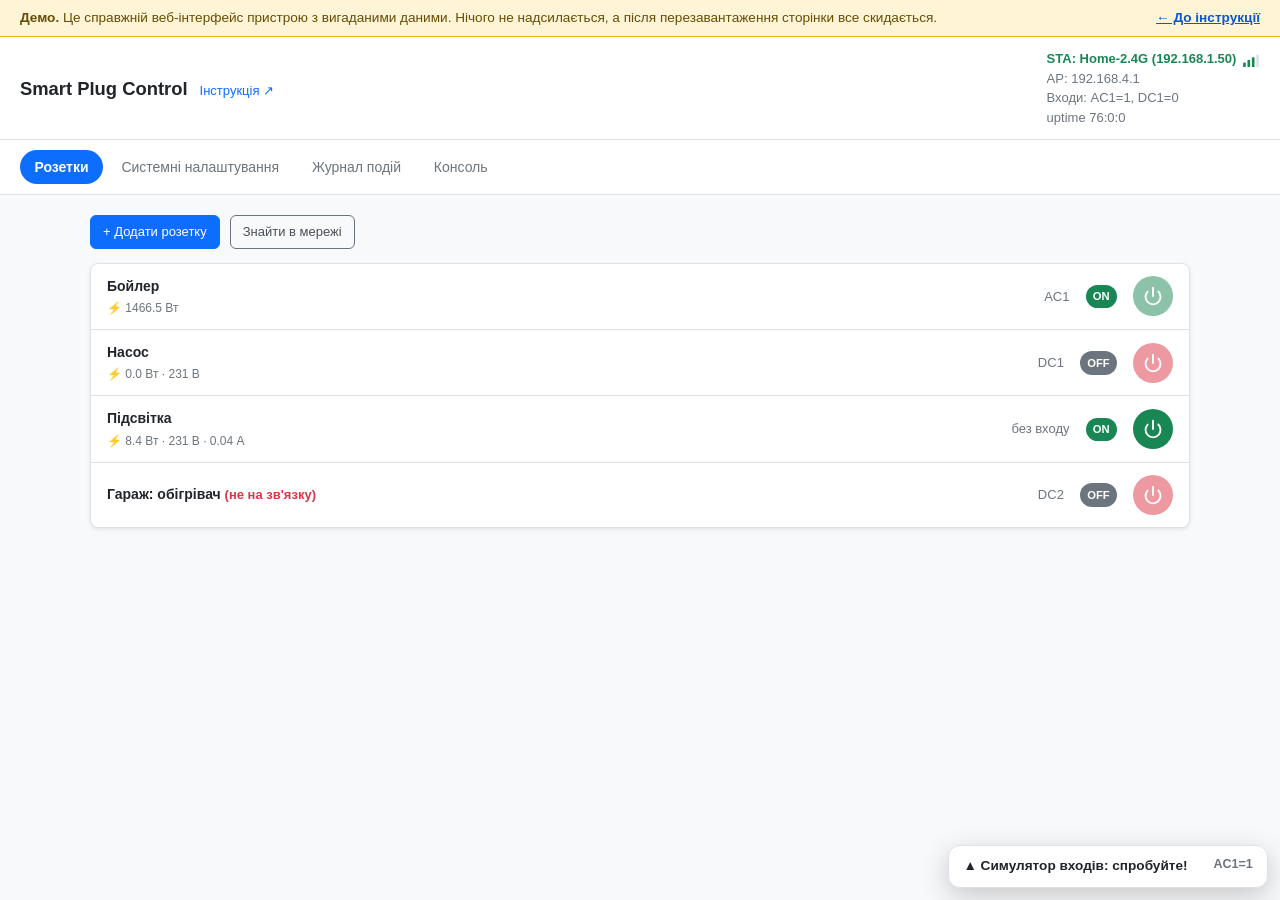
==== demo/index.html @ 7176c1dd "Сайт-інструкція Smart Plug Control і сторінка прошивок Перенесено з docs/ репо коду. Додано: - firmw" ====
<!DOCTYPE html>
<html lang="uk">
<head>
<meta charset="UTF-8">
<meta name="viewport" content="width=device-width, initial-scale=1">
<meta name="robots" content="noindex">
<title>Smart Plug Control</title>
<link rel="icon" type="image/svg+xml" href="favicon.svg">
<link rel="stylesheet" href="style.css">
</head>
<body>
<header>
  <div class="brand">
    <h1>Smart Plug Control</h1>
    <a class="doc-link" href="https://vmexanik.github.io/smart-plug-control/" target="_blank" rel="noopener">Інструкція ↗</a>
  </div>
  <div id="status-bar" class="status-bar">
    <span id="wifi-status-line">завантаження статусу…</span> <br>
    AP: <span id="ap-ip-val">-</span> <br>
    Входи: <span id="inputs-status-line">-</span> <br>
    uptime <span id="uptime-val">-</span>
  </div>
</header>

<nav class="tabs">
  <button class="tab-btn active" data-tab="plugs">Розетки</button>
  <button class="tab-btn" data-tab="settings">Системні налаштування</button>
  <button class="tab-btn" data-tab="log">Журнал подій</button>
  <button class="tab-btn" data-tab="console">Консоль</button>
</nav>

<div id="portal-warn" class="portal-warn hidden">
  Ви відкрили сторінку у вікні входу в мережу (captive portal). Воно не вміє вибирати файли й зберігати завантаження.
  Для прошивки та збереження консолі відкрийте <b id="portal-url"></b> у Safari / Chrome.
</div>

<main>
  <section id="tab-plugs" class="tab-content active">
    <div class="toolbar">
      <button id="btn-add-plug" class="primary">+ Додати розетку</button>
      <button id="btn-scan-network">Знайти в мережі</button>
    </div>
    <div class="device-list" id="plugs-tbody"></div>
  </section>

  <section id="tab-settings" class="tab-content">
    <h2>Вхідні тригери</h2>
    <p class="hint">Оберіть, які тригери використовує пристрій (можна декілька одночасно)</p>
    <div class="inputs-list" id="inputs-tbody"></div>

    <h2>Налаштування входу AC</h2>
    <p class="hint">Вимір напруги та частоти входу АС.</p>
    <div id="ac-mon-status" class="status-block"></div>
    <div class="form-grid">
      <label>Мін. напруга, В
        <input type="number" id="set-acmon-vmin" min="100" max="300" step="1">
      </label>
      <label>Макс. напруга, В
        <input type="number" id="set-acmon-vmax" min="100" max="300" step="1">
      </label>
      <label>Мін. частота, Гц
        <input type="number" id="set-acmon-fmin" min="40" max="65" step="0.1">
      </label>
      <label>Макс. частота, Гц
        <input type="number" id="set-acmon-fmax" min="40" max="65" step="0.1">
      </label>
    </div>

    <h2>Калібрування входу АС</h2>
    <p class="hint">
      Виміряйте напругу на вході мультиметром, введіть значення і натисніть «Відкалібрувати» — пристрій сам підлаштує покази (займає ~2 с). 
      Налаштування застосовується миттєво. Окреме збереження непотрібне.
      Калібрування зберігається й після скидання до заводських налаштувань; щоб прибрати його, натисніть «Скинути».</p>
    <div class="form-grid">
      <label>Напруга за мультиметром, В
        <div class="input-with-btn">
          <input type="number" id="acmon-cal-ref" min="50" max="400" step="0.1" placeholder="напр. 230.0">
          <button type="button" id="btn-ac-calibrate" class="primary">Відкалібрувати</button>
          <button type="button" id="btn-ac-cal-reset">Скинути</button>
        </div>
      </label>
    </div>
    <div id="ac-cal-info" class="hint"></div>
    <span id="ac-cal-result" class="save-result"></span>

    <h2>Wi-Fi</h2>
    <div id="wifi-status" class="status-block"></div>
    <div class="form-grid">
      <label>SSID мережі
        <div class="input-with-btn">
          <input type="text" id="wifi-ssid" maxlength="32" placeholder="Оберіть зі списку або введіть вручну (напр. прихована мережа)">
          <button type="button" id="btn-scan-wifi">Знайти мережі</button>
        </div>
      </label>
      <label>Пароль
        <div class="input-with-btn">
          <input type="password" id="wifi-pass" maxlength="64">
          <button type="button" id="btn-toggle-wifi-pass">Показати</button>
        </div>
      </label>
    </div>
    <button id="btn-save-wifi" class="primary">Підключити</button>
    <span id="wifi-save-result" class="save-result"></span>

    <div class="form-grid">
      <label>Пароль власної точки доступу (AP), 8–63 символи
        <div class="input-with-btn">
          <input type="password" id="ap-pass" maxlength="63" autocomplete="new-password">
          <button type="button" id="btn-toggle-ap-pass">Показати</button>
        </div>
      </label>
    </div>
    <p class="hint">Після зміни точка доступу перезапуститься: підключені до неї пристрої (зокрема цей браузер, якщо ви на AP) треба підключити заново з новим паролем. Скидання до заводських налаштувань повертає стандартний пароль.</p>
    <button id="btn-save-ap" class="primary">Змінити пароль AP</button>
    <span id="ap-save-result" class="save-result"></span>

    <h2>Налаштування підключення до MQTT брокера</h2>
    <div class="form-grid">
      <label>URI (напр. mqtt://192.168.1.10:1883)
        <input type="text" id="set-mqtt-uri" placeholder="mqtt://host:1883">
      </label>
      <label>Client ID
        <input type="text" id="set-mqtt-client-id">
      </label>
      <label>Користувач
        <input type="text" id="set-mqtt-user">
      </label>
      <label>Пароль
        <input type="password" id="set-mqtt-pass">
      </label>
    </div>

    <h2>Дата і час</h2>
    <div id="time-status" class="status-block"></div>
    <div class="form-grid">
      <label>Встановити вручну
        <input type="datetime-local" id="time-manual-input" step="1">
      </label>
    </div>
    <button id="btn-set-time">Встановити вручну</button>
    <span id="time-save-result" class="save-result"></span>

    <h2>Збереження налаштувань</h2>
    <p class="hint">Зберігає зміни в розділах «Вхідні тригери», «Налаштування входу AC» і «MQTT».</p>
    <button id="btn-save-settings" class="primary">Зберегти налаштування</button>
    <span id="settings-save-result" class="save-result"></span>

    <h2>Оновлення прошивки</h2>
    <div id="fw-info" class="status-block"></div>
    <p class="hint">Оберіть файл прошивки і натисніть "Оновити прошивку". Налаштування та збережені пристрої зберігаються.</p>
    <div class="file-field">
      <span class="field-title">Файл прошивки (.bin)</span>
      <div class="file-pick">
        <input type="file" id="fw-file" class="visually-hidden">
        <label for="fw-file" class="file-btn">Обрати файл…</label>
        <span id="fw-file-name" class="file-name empty">Файл не вибрано</span>
        <button type="button" id="btn-fw-upload" class="primary" disabled>Оновити прошивку</button>
      </div>
    </div>
    <progress id="fw-progress" class="hidden" max="100" value="0"></progress>
    <span id="fw-result" class="save-result"></span>

    <h2>Повне скидання пристрою</h2>
    <p class="hint">Стирає розетки, налаштування, пароль Wi-Fi, пароль точки доступу та журнал і повертає пристрій до заводського стану (калібрування вольтметра зберігається). 
      Після цього пристрій перезавантажиться і буде доступний лише через власну точку доступу налаштування.</p>
    <button type="button" id="btn-factory-reset" class="danger">Скинути пристрій до заводських налаштувань</button>
  </section>

  <section id="tab-log" class="tab-content">
    <div class="toolbar">
      <span class="hint">Зберігаються останні 50 подій</span>
      <button id="btn-refresh-log">Оновити</button>
      <button id="btn-clear-log" class="danger">Очистити журнал</button>
    </div>
    <div class="log-list" id="log-tbody"></div>
  </section>

  <section id="tab-console" class="tab-content">
    <div class="toolbar console-toolbar">
      <label>Показувати
        <select id="con-level">
          <option value="E">лише помилки</option>
          <option value="EW">помилки + попередження</option>
          <option value="EWI-" selected>усе</option>
        </select>
      </label>
      <label class="con-check"><input type="checkbox" id="con-autoscroll" checked> автопрокрутка</label>
      <button id="btn-con-pause">Пауза</button>
      <button id="btn-con-download">Завантажити .txt</button>
      <button id="btn-con-clear" class="danger">Очистити</button>
    </div>
    <p class="hint">Живий системний лог пристрою (те саме, що виводиться в UART). Зберігаються останні 256 рядків;
      вони переживають програмне перезавантаження, збій чи watchdog, тож після несподіваного рестарту тут видно, що було перед ним.
      Знеструмлення очищає буфер.</p>
    <div class="console" id="con-out"></div>
  </section>
</main>

<div id="plug-modal" class="modal hidden">
  <div class="modal-box">
    <h2 id="plug-modal-title">Новий пристрій</h2>
    <form id="plug-form">
      <input type="hidden" id="pf-id">
      <label>Назва
        <input type="text" id="pf-name" required maxlength="31">
      </label>

      <div class="form-row">
        <label id="pf-enabled-row"><input type="checkbox" id="pf-enabled" checked> Увімкнена</label>
        <label>Вхід
          <select id="pf-input">
            <option value="NONE">— (тільки вручну)</option>
            <option value="AC1">AC1</option>
            <option value="DC1">DC1</option>
            <option value="DC2">DC2</option>
          </select>
        </label>
        <label>
          <input type="checkbox" id="pf-invert"> Інверсія</label>
                  <label>Затримка увімкнення, с
          <input type="number" id="pf-on-delay" min="0" max="600" step="1" value="0">
        </label>
      </div>
      <p class="hint">Вимкнення - миттєво, увімкнення з затримкою (0–600 с). Може бути корисним для нестабільного входу. Інверсія входу враховується.</p>

      <label>Драйвер / протокол
        <select id="pf-driver">
          <option value="http">HTTP</option>
          <option value="http:shelly_gen1">Shelly (Gen1)</option>
          <option value="http:shelly_gen2">Shelly (Gen2+/Gen3)</option>
          <option value="http:tasmota">Tasmota</option>
          <option value="http:esphome">ESPHome</option>
          <option value="mqtt">MQTT</option>
        </select>
      </label>

      <fieldset id="pf-http-fields">
        <legend>HTTP</legend>
        <input type="hidden" id="pf-family" value="unknown">
        <input type="hidden" id="pf-kind" value="unknown">
        <div id="pf-http-host-field" class="hidden">
          <label>IP або хост пристрою
            <input type="text" id="pf-http-host" placeholder="192.168.1.50">
          </label>
        </div>
        <div id="pf-esph-fields" class="hidden">
          <div class="input-with-btn esph-row">
            <select id="pf-esph-switch" aria-label="Перемикач ESPHome">
              <option value="">— натисніть «Знайти сутності» —</option>
            </select>
            <button type="button" id="btn-esph-discover">Знайти сутності</button>
          </div>
          <p id="pf-esph-info" class="hint"></p>
          <input type="hidden" id="pf-esph-power">
          <input type="hidden" id="pf-esph-voltage">
          <input type="hidden" id="pf-esph-current">
        </div>
        <div id="pf-http-manual-fields">
          <label>URL для увімкнення
            <input type="text" id="pf-http-on" placeholder="http://192.168.1.50/relay/0?turn=on">
          </label>
          <label>URL для вимкнення
            <input type="text" id="pf-http-off" placeholder="http://192.168.1.50/relay/0?turn=off">
          </label>
          <label>URL статусу (опційно)
            <input type="text" id="pf-http-status">
          </label>
          <div class="form-row">
            <label><input type="checkbox" id="pf-http-post"> Використовувати POST замість GET</label>
          </div>
        </div>
        <div class="form-row">
          <label>Basic-auth логін <input type="text" id="pf-http-user"></label>
          <label>Basic-auth пароль <input type="password" id="pf-http-pass"></label>
        </div>
      </fieldset>

      <fieldset id="pf-mqtt-fields">
        <legend>MQTT</legend>
        <label>Топік команди
          <input type="text" id="pf-mqtt-topic" placeholder="shellies/shelly1/relay/0/command">
        </label>
        <div class="form-row">
          <label>Payload ON <input type="text" id="pf-mqtt-on" placeholder="on"></label>
          <label>Payload OFF <input type="text" id="pf-mqtt-off" placeholder="off"></label>
        </div>
        <label>Топік стану (опційно)
          <input type="text" id="pf-mqtt-state">
        </label>
        <div class="form-row">
          <label>QoS
            <select id="pf-mqtt-qos"><option value="0">0</option><option value="1">1</option><option value="2">2</option></select>
          </label>
          <label><input type="checkbox" id="pf-mqtt-retain"> Retain</label>
        </div>
      </fieldset>

      <fieldset id="pf-zigbee-fields" class="disabled-fieldset">
        <legend>Zigbee</legend>
        <p class="hint">Драйвер зарезервований для майбутнього апаратного модуля (напр. ESP32-H2/C6 як координатор). Наразі команди повертатимуть помилку "not implemented".</p>
      </fieldset>

      <div class="form-actions">
        <button type="submit" class="primary">Зберегти</button>
        <button type="button" id="btn-cancel-plug">Скасувати</button>
        <button type="button" id="btn-delete-plug" class="danger hidden">Видалити</button>
      </div>
      <div id="plug-form-error" class="error-text"></div>
    </form>
  </div>
</div>

<div id="scan-modal" class="modal hidden">
  <div class="modal-box">
    <h2>Пошук пристроїв у мережі</h2>
    <div id="scan-status" class="status-block">Натисніть "Почати пошук"</div>
    <table id="scan-table" class="table-plain">
      <thead>
        <tr><th>Пристрій</th><th>Тип</th><th>HTTP (:80)</th></tr>
      </thead>
      <tbody id="scan-tbody"></tbody>
    </table>
    <div class="form-actions">
      <button id="btn-scan-go" class="primary">Почати пошук</button>
      <button type="button" id="btn-scan-stop" disabled>Завершити пошук</button>
      <button type="button" id="btn-scan-close">Закрити</button>
    </div>
  </div>
</div>

<div id="wifi-scan-modal" class="modal hidden">
  <div class="modal-box">
    <h2>Мережі Wi-Fi поруч</h2>
    <div id="wifi-scan-status" class="status-block">Натисніть "Шукати"</div>
    <table id="wifi-scan-table" class="table-plain">
      <thead>
        <tr><th>Мережа</th><th></th></tr>
      </thead>
      <tbody id="wifi-scan-tbody"></tbody>
    </table>
    <div class="form-actions">
      <button id="btn-wifi-scan-go" class="primary">Почати пошук</button>
      <button type="button" id="btn-wifi-scan-close">Закрити</button>
    </div>
  </div>
</div>

<div id="reset-modal" class="modal hidden">
  <div class="modal-box">
    <h2>Скинути пристрій до заводських налаштувань?</h2>
    <p class="hint">Це незворотно видалить усі розетки, системні налаштування, збережений пароль Wi-Fi, пароль точки доступу та журнал подій (калібрування вольтметра збережеться). Пристрій перезавантажиться і буде доступний лише через точку доступу налаштування, як одразу після першого ввімкнення.</p>
    <div class="form-actions">
      <button type="button" id="btn-reset-cancel">Скасувати</button>
      <button type="button" id="btn-reset-confirm" class="danger">Стерти</button>
    </div>
    <div id="reset-modal-result" class="save-result"></div>
  </div>
</div>

<div id="toast-stack" class="toast-stack"></div>

<script src="mock.js"></script>
<script src="app.js"></script>
</body>
</html>
---- demo/style.css ----
/* Bootstrap-5-flavored look, hand-rolled (no CDN / vendored bootstrap.css --
 * this device must render its UI fully offline via its own fallback AP, so
 * everything has to be self-contained in the firmware image). Same visual
 * language (colors, spacing, rounded corners, nav-pills, cards, badges,
 * table-responsive) as Bootstrap 5's defaults, just implemented directly. */

:root {
  --bs-blue: #0d6efd;
  --bs-blue-dark: #0b5ed7;
  --bs-red: #dc3545;
  --bs-red-dark: #bb2d3b;
  --bs-green: #198754;
  --bs-yellow: #ffc107;
  --bs-gray: #6c757d;
  --bs-gray-dark: #495057;
  --bs-body-bg: #f8f9fa;
  --bs-card-bg: #ffffff;
  --bs-body-color: #212529;
  --bs-border-color: #dee2e6;
  --bs-border-radius: 0.375rem;
  --bs-border-radius-lg: 0.5rem;
  --bs-border-radius-pill: 50rem;
  --bs-box-shadow: 0 0.125rem 0.25rem rgba(0, 0, 0, 0.075);
  --bs-box-shadow-lg: 0 0.5rem 1.5rem rgba(0, 0, 0, 0.15);
}

*, *::before, *::after { box-sizing: border-box; }

html {
  max-width: 100%;
  overflow-x: hidden;
}

body {
  margin: 0;
  max-width: 100%;
  overflow-x: hidden;
  font-family: -apple-system, BlinkMacSystemFont, "Segoe UI", Roboto, "Helvetica Neue", Arial, sans-serif;
  font-size: 15px;
  line-height: 1.5;
  background: var(--bs-body-bg);
  color: var(--bs-body-color);
  -webkit-text-size-adjust: 100%;
}

/* ---------------- header / status ---------------- */

header {
  background: var(--bs-card-bg);
  padding: 0.75rem 1.25rem;
  border-bottom: 1px solid var(--bs-border-color);
  display: flex;
  align-items: center;
  justify-content: space-between;
  flex-wrap: wrap;
  gap: 0.5rem;
}

.brand {
  display: flex;
  align-items: baseline;
  flex-wrap: wrap;
  gap: 0.25rem 0.75rem;
}

.doc-link {
  font-size: 0.8125rem;
  color: var(--bs-blue);
  text-decoration: none;
}
.doc-link:hover { text-decoration: underline; }

header h1 {
  font-size: 1.15rem;
  font-weight: 600;
  margin: 0;
}

.status-bar {
  font-size: 0.8125rem;
  color: var(--bs-gray);
  overflow-wrap: anywhere;
}

.status-bar .bad { color: var(--bs-red); font-weight: 600; }
.status-bar .good { color: var(--bs-green); font-weight: 600; }

/* Mobile-style STA signal-strength bars, see signalIcon() in app.js. */
.signal-icon { vertical-align: middle; margin-left: 2px; }

/* ---------------- nav pills (tabs) ---------------- */

nav.tabs {
  display: flex;
  gap: 0.25rem;
  flex-wrap: wrap;
  padding: 0.625rem 1.25rem;
  background: var(--bs-card-bg);
  border-bottom: 1px solid var(--bs-border-color);
}

.tab-btn {
  border: none;
  background: transparent;
  padding: 0.4rem 0.9rem;
  cursor: pointer;
  font-size: 0.875rem;
  color: var(--bs-gray);
  border-radius: var(--bs-border-radius-pill);
  transition: background-color 0.15s ease, color 0.15s ease;
}

.tab-btn:hover { background: rgba(13, 110, 253, 0.08); color: var(--bs-blue); }

.tab-btn.active {
  color: #fff;
  background: var(--bs-blue);
  font-weight: 600;
}

/* ---------------- layout ---------------- */

main {
  padding: 1.25rem;
  max-width: 1140px;
  width: 100%;
  margin: 0 auto;
}

.tab-content { display: none; }
.tab-content.active { display: block; }

.toolbar {
  display: flex;
  align-items: center;
  gap: 0.625rem;
  margin-bottom: 0.875rem;
  flex-wrap: wrap;
}

/* ---------------- buttons ---------------- */

button {
  border: 1px solid var(--bs-gray);
  background: transparent;
  color: var(--bs-gray-dark);
  padding: 0.375rem 0.75rem;
  border-radius: var(--bs-border-radius);
  cursor: pointer;
  font-size: 0.8125rem;
  line-height: 1.5;
  transition: background-color 0.15s ease, color 0.15s ease, border-color 0.15s ease;
}
button:hover { background: var(--bs-gray); color: #fff; }

button.primary { background: var(--bs-blue); border-color: var(--bs-blue); color: #fff; }
button.primary:hover { background: var(--bs-blue-dark); border-color: var(--bs-blue-dark); }

button.danger { border-color: var(--bs-red); color: var(--bs-red); background: transparent; }
button.danger:hover { background: var(--bs-red); border-color: var(--bs-red); color: #fff; }

button:disabled { opacity: 0.5; cursor: default; pointer-events: none; }

/* ---------------- tables ---------------- */

/* Contains any table overflow to a scrollable strip instead of the whole
 * page scrolling sideways -- same fix Bootstrap 5's .table-responsive uses. */
.table-responsive {
  width: 100%;
  max-width: 100%;
  overflow-x: auto;
  -webkit-overflow-scrolling: touch;
  border-radius: var(--bs-border-radius-lg);
  border: 1px solid var(--bs-border-color);
  background: var(--bs-card-bg);
  box-shadow: var(--bs-box-shadow);
}

table {
  width: 100%;
  min-width: 480px;
  border-collapse: collapse;
  margin: 0;
}

/* Used for tables that are narrow enough to never need horizontal scroll
 * (e.g. the network-scan results: just an IP and a small badge) -- gets its
 * own card-like border instead of being wrapped in .table-responsive. */
.table-plain {
  min-width: 0;
  border: 1px solid var(--bs-border-color);
  border-radius: var(--bs-border-radius-lg);
  box-shadow: var(--bs-box-shadow);
  overflow: hidden;
}

.row-clickable { cursor: pointer; }

.scan-name { font-weight: 600; }
.scan-ip { font-size: 0.75rem; margin-top: 0.1rem; }

th, td {
  text-align: left;
  padding: 0.625rem 0.75rem;
  border-bottom: 1px solid var(--bs-border-color);
  font-size: 0.8125rem;
  overflow-wrap: anywhere;
}

th {
  background: #f8f9fa;
  color: var(--bs-gray);
  font-weight: 600;
  font-size: 0.75rem;
  text-transform: uppercase;
  letter-spacing: 0.03em;
  white-space: nowrap;
}

tbody tr:hover { background: rgba(13, 110, 253, 0.04); }
tr:last-child td { border-bottom: none; }

/* ---------------- badges ---------------- */

.pill {
  display: inline-block;
  padding: 0.3em 0.65em;
  border-radius: var(--bs-border-radius-pill);
  font-size: 0.75em;
  font-weight: 600;
  white-space: nowrap;
}
.pill.on { background: var(--bs-green); color: #fff; }
.pill.off { background: var(--bs-gray); color: #fff; }
.pill.fail { background: var(--bs-red); color: #fff; }

.hidden { display: none !important; }
.portal-warn {
  margin: 8px 12px;
  padding: 10px 12px;
  border-radius: 8px;
  background: #fff3cd;
  color: #664d03;
  font-size: 14px;
  line-height: 1.4;
}

/* ---------------- device list (plugs) ---------------- */

/* Card-group container, same bordered/rounded/shadowed look as
 * .table-responsive so it reads as the same design system. */
.device-list {
  border: 1px solid var(--bs-border-color);
  border-radius: var(--bs-border-radius-lg);
  box-shadow: var(--bs-box-shadow);
  background: var(--bs-card-bg);
  overflow: hidden;
}

.list-empty {
  padding: 1rem;
  font-size: 0.8125rem;
  color: var(--bs-gray);
}

/* Desktop: one row, 4 columns. Never needs horizontal scroll since it's
 * divs (flex/grid reflow) rather than a table (fixed min-content width). */
.device-card {
  display: grid;
  grid-template-columns: 1fr auto auto auto;
  align-items: center;
  gap: 0.5rem 1rem;
  padding: 0.75rem 1rem;
  border-bottom: 1px solid var(--bs-border-color);
  cursor: pointer;
  transition: background-color 0.1s ease;
}
.device-list > .device-card:last-child { border-bottom: none; }
.device-card:hover { background: rgba(13, 110, 253, 0.04); }

.device-name { font-weight: 600; font-size: 0.875rem; overflow-wrap: anywhere; }
.device-metrics { font-weight: 400; font-size: 0.75rem; color: var(--bs-gray); margin-top: 0.15rem; }
.device-input { font-size: 0.8125rem; color: var(--bs-gray); white-space: nowrap; }
.device-state { justify-self: end; }
.device-action { justify-self: end; }

.device-action-btn {
  width: 2.5rem;
  height: 2.5rem;
  min-width: 0;
  padding: 0;
  border: none;
  border-radius: 50%;
  display: inline-flex;
  align-items: center;
  justify-content: center;
  flex-shrink: 0;
  transition: background-color 0.1s ease, transform 0.05s ease;
}
.device-action-btn:active { transform: scale(0.93); }
.device-action-btn svg { pointer-events: none; }
.device-action-btn.state-on { background: var(--bs-green); color: #fff; }
.device-action-btn.state-on:hover { background: #157347; }
.device-action-btn.state-off { background: var(--bs-red); color: #fff; }
.device-action-btn.state-off:hover { background: var(--bs-red-dark); }
/* Soft-blocked (trigger-controlled / offline): greyed out but still
 * clickable on purpose -- see app.js's renderPlugRow() comment, the click
 * is what surfaces the backend's specific rejection reason as a toast. */
.device-action-btn.is-blocked { opacity: 0.5; cursor: not-allowed; }

/* Mobile: collapse the same 4 pieces of info into 2 lines, as requested --
 * name+input on top, state+action below. */
@media (max-width: 576px) {
  .device-card {
    grid-template-columns: 1fr auto;
    grid-template-areas:
      "name  input"
      "state action";
    row-gap: 0.4rem;
  }
  .device-name { grid-area: name; }
  .device-input { grid-area: input; justify-self: end; }
  .device-state { grid-area: state; justify-self: start; }
  .device-action { grid-area: action; }
}

/* ---------------- inputs settings (divs) ---------------- */

.inputs-list {
  border: 1px solid var(--bs-border-color);
  border-radius: var(--bs-border-radius-lg);
  box-shadow: var(--bs-box-shadow);
  background: var(--bs-card-bg);
  overflow: hidden;
  display: grid;
  grid-template-columns: repeat(3, 1fr);
}

.inputs-list .input-row:nth-child(even) {
    border-left: 1px solid var(--bs-border-color);
    border-right: 1px solid var(--bs-border-color);
    justify-content: center;
}

.input-row {
  display: flex;
  flex-direction: column;
  align-items: flex-start;
  gap: 0.5rem;
  padding: 0.6rem 1rem;
  font-size: 0.875rem;
  cursor: pointer;
}

.inputs-list > .input-row:last-child { border-bottom: none; }
.input-row:hover { background: rgba(13, 110, 253, 0.04); }
.input-row .input-enable {
  flex-direction: row;
  align-items: center;
  gap: 0.6rem;
  cursor: pointer;
}

#fw-progress { width: 100%; height: 0.9rem; margin: 0.25rem 0; }

/* ---------------- event log (divs) ---------------- */

.log-list {
  border: 1px solid var(--bs-border-color);
  border-radius: var(--bs-border-radius-lg);
  box-shadow: var(--bs-box-shadow);
  background: var(--bs-card-bg);
  overflow: hidden;
}

.log-entry {
  padding: 0.6rem 1rem;
  border-bottom: 1px solid var(--bs-border-color);
}
.log-list > .log-entry:last-child { border-bottom: none; }
.log-entry:hover { background: rgba(13, 110, 253, 0.04); }

.log-meta {
  display: flex;
  flex-wrap: wrap;
  align-items: center;
  gap: 0.5rem;
  font-size: 0.8125rem;
}

.log-time { color: var(--bs-gray); font-variant-numeric: tabular-nums; white-space: nowrap; }
.log-src {
  text-transform: uppercase;
  font-size: 0.7rem;
  font-weight: 600;
  letter-spacing: 0.03em;
  color: var(--bs-gray);
  border: 1px solid var(--bs-border-color);
  border-radius: var(--bs-border-radius);
  padding: 0.1rem 0.4rem;
}
.log-plug { font-weight: 600; overflow-wrap: anywhere; }
.log-action { color: var(--bs-gray-dark); }

.log-detail {
  margin-top: 0.3rem;
  font-size: 0.78125rem;
  color: var(--bs-gray);
  overflow-wrap: anywhere;
}

/* ---------------- misc text ---------------- */

.hint {
  color: var(--bs-gray);
  font-size: 0.8125rem;
  margin-top: -0.25rem;
  overflow-wrap: anywhere;
}

.hint.bad { color: var(--bs-red); }

h2 {
  font-size: 1.05rem;
  font-weight: 600;
  margin-top: 1.75rem;
  padding-bottom: 0.4rem;
  border-bottom: 1px solid var(--bs-border-color);
}

/* ---------------- forms ---------------- */

.form-grid {
  display: grid;
  grid-template-columns: repeat(auto-fit, minmax(200px, 1fr));
  gap: 0.75rem;
  margin: 0.75rem 0;
}

.form-row {
  display: flex;
  gap: 1.125rem;
  align-items: center;
  flex-wrap: wrap;
  margin: 0.625rem 0;
}

label {
  display: flex;
  flex-direction: column;
  gap: 0.25rem;
  font-size: 0.8125rem;
  color: var(--bs-gray-dark);
  min-width: 0;
}

label:has(input[type=checkbox]) {
  flex-direction: row;
  align-items: center;
  color: var(--bs-body-color);
}

input[type=text], input[type=password], input[type=number],
input[type=datetime-local], select {
  width: 100%;
  min-width: 0;
  padding: 0.4rem 0.6rem;
  border: 1px solid #ced4da;
  border-radius: var(--bs-border-radius);
  font-size: 0.8125rem;
  color: var(--bs-body-color);
  background: #fff;
  transition: border-color 0.15s ease, box-shadow 0.15s ease;
}

input[type=text]:focus, input[type=password]:focus, input[type=number]:focus,
input[type=datetime-local]:focus, select:focus {
  outline: none;
  border-color: #86b7fe;
  box-shadow: 0 0 0 0.2rem rgba(13, 110, 253, 0.25);
}

input[type=checkbox] { accent-color: var(--bs-blue); }

/* Password field + "show/hide" toggle button on one line, e.g. Wi-Fi
 * settings -- input shrinks to make room, button stays its natural width,
 * neither ever forces the row wider than its container. */
.input-with-btn {
  display: flex;
  gap: 0.4rem;
  align-items: stretch;
}
.input-with-btn input, .input-with-btn select { flex: 1 1 auto; min-width: 0; }
.esph-row { margin-top: 0.5rem; }
.input-with-btn button { flex: 0 0 auto; white-space: nowrap; }

/* Firmware file picker: the native <input type=file> looks different in
 * every browser, so it's visually hidden (still focusable and clickable via
 * its <label for>, which iOS needs to open the picker) and the label is
 * drawn as a regular button next to the chosen file's name and size. */
.visually-hidden {
  position: absolute !important;
  width: 1px; height: 1px;
  padding: 0; margin: -1px;
  overflow: hidden;
  clip: rect(0 0 0 0);
  white-space: nowrap;
  border: 0;
}
.file-field { margin: 0.75rem 0; }
.field-title { display: block; font-size: 0.8125rem; color: var(--bs-gray-dark); margin-bottom: 0.25rem; }
.file-pick {
  display: flex;
  align-items: center;
  gap: 0.5rem;
  flex-wrap: wrap;
  padding: 0.4rem;
  border: 1px dashed #ced4da;
  border-radius: var(--bs-border-radius);
  background: #fff;
}
.file-btn {
  display: inline-block;
  flex: 0 0 auto;
  border: 1px solid var(--bs-gray);
  color: var(--bs-gray-dark);
  padding: 0.375rem 0.75rem;
  border-radius: var(--bs-border-radius);
  font-size: 0.8125rem;
  line-height: 1.5;
  cursor: pointer;
  white-space: nowrap;
  transition: background-color 0.15s ease, color 0.15s ease;
}
.file-btn:hover { background: var(--bs-gray); color: #fff; }
#fw-file:focus-visible + .file-btn { outline: none; box-shadow: 0 0 0 0.2rem rgba(13, 110, 253, 0.25); }
#fw-file:disabled + .file-btn { opacity: 0.5; cursor: default; pointer-events: none; }
.file-name {
  flex: 1 1 10rem;
  min-width: 0;
  font-size: 0.8125rem;
  color: var(--bs-body-color);
  overflow: hidden;
  text-overflow: ellipsis;
  white-space: nowrap;
}
.file-name.empty { color: var(--bs-gray); font-style: italic; }
.file-name.error { color: var(--bs-red); font-style: normal; }
.file-pick button { flex: 0 0 auto; white-space: nowrap; }

.save-result { margin-left: 0.5rem; font-size: 0.8125rem; color: var(--bs-green); }
.save-result.error { color: var(--bs-red); }

/* ---------------- cards / status blocks ---------------- */

.status-block {
  background: var(--bs-card-bg);
  border: 1px solid var(--bs-border-color);
  border-radius: var(--bs-border-radius-lg);
  box-shadow: var(--bs-box-shadow);
  padding: 0.75rem 1rem;
  font-size: 0.8125rem;
  margin-bottom: 0.625rem;
  overflow-wrap: anywhere;
}

/* ---------------- toast ---------------- */

.toast-stack {
  position: fixed;
  left: 50%;
  bottom: 1rem;
  transform: translateX(-50%);
  display: flex;
  flex-direction: column;
  align-items: center;
  gap: 0.5rem;
  z-index: 1100; /* above .modal (1050) so a toggle error is visible even with the edit form open */
  pointer-events: none;
  max-width: calc(100vw - 1.5rem);
}

.toast {
  background: #212529;
  color: #fff;
  padding: 0.55rem 1rem;
  border-radius: var(--bs-border-radius);
  box-shadow: var(--bs-box-shadow-lg);
  font-size: 0.875rem;
  max-width: 100%;
  overflow-wrap: anywhere;
  opacity: 1;
  transition: opacity 0.5s ease;
}
.toast-error { background: var(--bs-red-dark, #b02a37); }
.toast-out { opacity: 0; }

/* ---------------- modal ---------------- */

.modal {
  position: fixed;
  inset: 0;
  background: rgba(0, 0, 0, 0.5);
  display: flex;
  align-items: flex-start;
  justify-content: center;
  overflow-y: auto;
  padding: 1.875rem 0.75rem;
  z-index: 1050;
}

.modal-box {
  background: var(--bs-card-bg);
  border-radius: var(--bs-border-radius-lg);
  box-shadow: var(--bs-box-shadow-lg);
  padding: 1.25rem;
  width: 100%;
  max-width: 560px;
}

fieldset {
  border: 1px solid var(--bs-border-color);
  border-radius: var(--bs-border-radius);
  margin: 0.75rem 0;
  padding: 0.75rem;
  min-width: 0;
}
fieldset legend {
  font-size: 0.75rem;
  font-weight: 600;
  color: var(--bs-gray);
  padding: 0 0.375rem;
  text-transform: uppercase;
  letter-spacing: 0.03em;
}
fieldset.disabled-fieldset { opacity: 0.6; }

.form-actions {
  display: flex;
  gap: 0.625rem;
  margin-top: 1rem;
  flex-wrap: wrap;
}

.error-text { color: var(--bs-red); font-size: 0.8125rem; margin-top: 0.5rem; }

#plug-form label { margin-bottom: 0.5rem; }

#pf-http-fields .form-row{
  flex-wrap: nowrap;
}

#pf-http-fields .form-row label{
  width: 100%;
}

/* ---------------- web console ---------------- */
.console-toolbar { flex-wrap: wrap; gap: 0.5rem; align-items: center; }
.console-toolbar label { display: inline-flex; align-items: center; gap: 0.35rem; }
.con-check input { margin: 0; }
.console {
  background: #1e1e1e;
  color: #d4d4d4;
  font-family: ui-monospace, SFMono-Regular, Consolas, "Liberation Mono", monospace;
  font-size: 12px;
  line-height: 1.45;
  border-radius: var(--bs-border-radius);
  padding: 0.5rem 0.75rem;
  height: 60vh;
  min-height: 240px;
  overflow: auto;
  white-space: pre-wrap;
  word-break: break-all;
}
.console .l-E { color: #f48771; }
.console .l-W { color: #e5c07b; }
.console .l-I { color: #98c379; }
.console .l-D, .console .l-V { color: #808080; }
.console .l-boot { color: #61afef; font-weight: 600; }
.console .l-note { color: #808080; font-style: italic; }
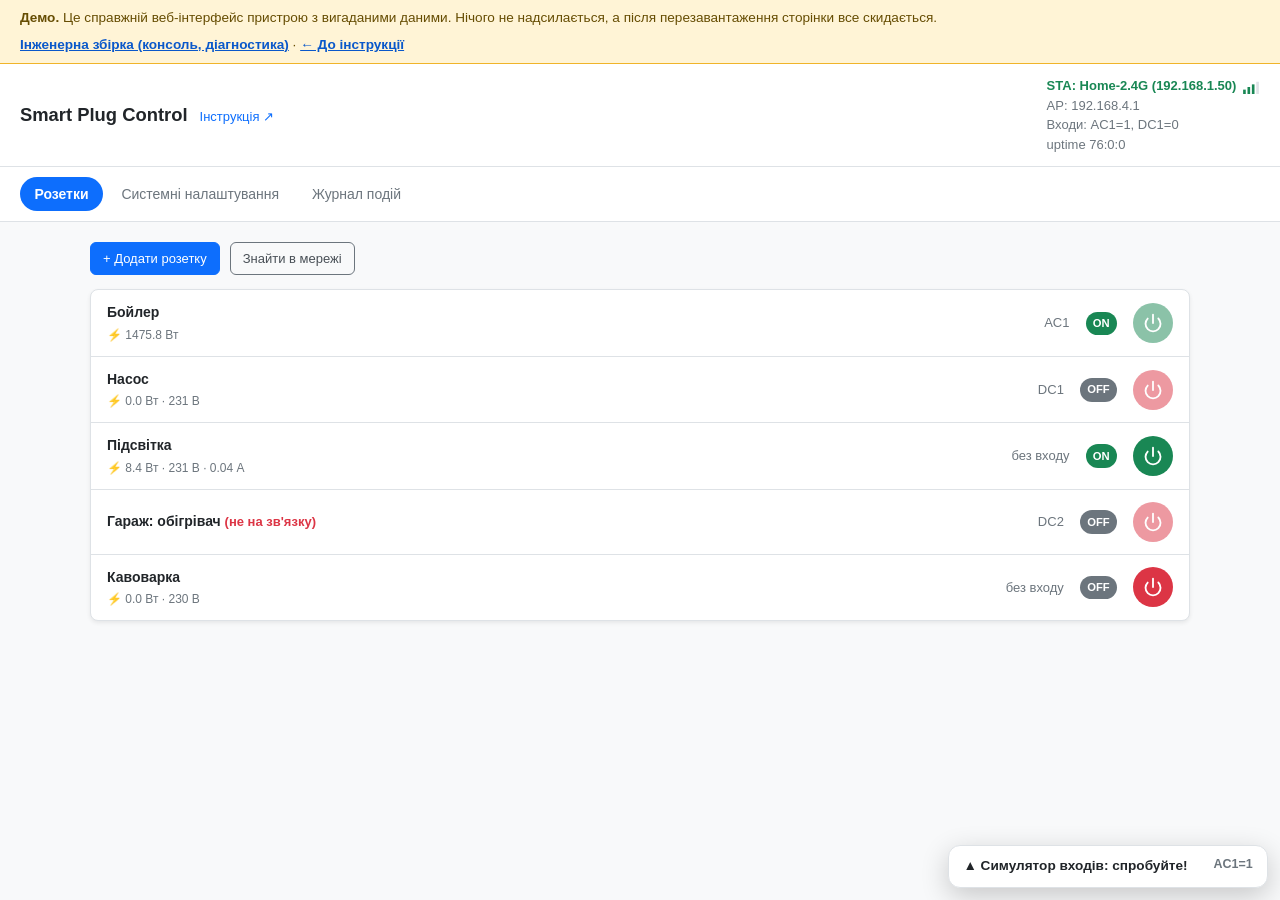
==== commit b62d0fe5: "Прошивка 2.1.7: ESPHome, інженерна збірка, нове поле вибору прошивки - демо: синхронізовано з 2.1.7;" ====
--- a/demo/index.html
+++ b/demo/index.html
@@ -12,7 +12,8 @@
 <header>
   <div class="brand">
     <h1>Smart Plug Control</h1>
-    <a class="doc-link" href="https://vmexanik.github.io/smart-plug-control/" target="_blank" rel="noopener">Інструкція ↗</a>
+    <span id="eng-badge" class="eng-badge hidden" title="Інженерна збірка: консоль і діагностика">Інженерна прошивка</span>
+    <a class="doc-link" id="doc-link" href="https://vmexanik.github.io/SmartPlugControlDoc/" target="_blank" rel="noopener">Інструкція ↗</a>
   </div>
   <div id="status-bar" class="status-bar">
     <span id="wifi-status-line">завантаження статусу…</span> <br>
@@ -26,7 +27,8 @@
   <button class="tab-btn active" data-tab="plugs">Розетки</button>
   <button class="tab-btn" data-tab="settings">Системні налаштування</button>
   <button class="tab-btn" data-tab="log">Журнал подій</button>
-  <button class="tab-btn" data-tab="console">Консоль</button>
+  <button class="tab-btn eng-only hidden" data-tab="console">Консоль</button>
+  <button class="tab-btn eng-only hidden" data-tab="diag">Діагностика</button>
 </nav>
 
 <div id="portal-warn" class="portal-warn hidden">
@@ -193,6 +195,60 @@
       вони переживають програмне перезавантаження, збій чи watchdog, тож після несподіваного рестарту тут видно, що було перед ним.
       Знеструмлення очищає буфер.</p>
     <div class="console" id="con-out"></div>
+  </section>
+
+  <section id="tab-diag" class="tab-content">
+    <div class="toolbar">
+      <span class="hint" id="diag-updated">Оновлюється кожні 3 с, поки вкладка відкрита</span>
+      <button id="btn-diag-pause">Пауза</button>
+    </div>
+
+    <h2>Пам'ять</h2>
+    <div class="diag-cards" id="diag-mem"></div>
+
+    <h2>Задачі</h2>
+    <p class="hint">Вільний стек — мінімум за весь час роботи задачі (high-water mark). CPU — завантаження одного ядра з попереднього оновлення.</p>
+    <div class="table-responsive">
+      <table class="diag-table">
+        <thead><tr><th>Задача</th><th>Стан</th><th class="num">Пріор.</th><th class="num">Ядро</th><th class="num">Вільний стек, Б</th><th class="num">CPU, %</th></tr></thead>
+        <tbody id="diag-tasks"></tbody>
+      </table>
+    </div>
+
+    <h2>Wi-Fi</h2>
+    <div id="diag-wifi" class="status-block"></div>
+    <h3 class="diag-sub">Клієнти точки доступу</h3>
+    <div id="diag-ap-clients" class="hint"></div>
+    <h3 class="diag-sub">Історія відключень STA</h3>
+    <div class="table-responsive">
+      <table class="diag-table">
+        <thead><tr><th>Коли</th><th>Причина</th><th class="num">RSSI</th></tr></thead>
+        <tbody id="diag-disc"></tbody>
+      </table>
+    </div>
+
+    <h2>Рівні логування</h2>
+    <p class="hint">Змінюються одразу, без перезавантаження, і діють до наступного рестарту.
+      «*» — рівень за замовчуванням для всіх тегів (скидає окремі налаштування). Максимум у цій збірці: <b id="diag-log-max">-</b>.</p>
+    <div class="form-grid">
+      <label>Тег
+        <input type="text" id="diag-log-tag" list="diag-log-tags" placeholder="* або напр. wifi_manager">
+        <datalist id="diag-log-tags"></datalist>
+      </label>
+      <label>Рівень
+        <select id="diag-log-level">
+          <option value="none">none</option>
+          <option value="error">error</option>
+          <option value="warn">warn</option>
+          <option value="info" selected>info</option>
+          <option value="debug">debug</option>
+          <option value="verbose">verbose</option>
+        </select>
+      </label>
+    </div>
+    <button id="btn-diag-log-set" class="primary">Застосувати</button>
+    <span id="diag-log-result" class="save-result"></span>
+    <div id="diag-log-current" class="status-block"></div>
   </section>
 </main>
 
--- a/demo/style.css
+++ b/demo/style.css
@@ -546,6 +546,7 @@
 }
 .file-name.empty { color: var(--bs-gray); font-style: italic; }
 .file-name.error { color: var(--bs-red); font-style: normal; }
+.file-name.warn { color: #997404; font-style: normal; font-weight: 600; }
 .file-pick button { flex: 0 0 auto; white-space: nowrap; }
 
 .save-result { margin-left: 0.5rem; font-size: 0.8125rem; color: var(--bs-green); }
@@ -678,3 +679,47 @@
 .console .l-D, .console .l-V { color: #808080; }
 .console .l-boot { color: #61afef; font-weight: 600; }
 .console .l-note { color: #808080; font-style: italic; }
+
+/* ---------------- engineering build ---------------- */
+
+.eng-badge {
+  display: inline-block;
+  padding: 0.2em 0.6em;
+  border-radius: var(--bs-border-radius-pill);
+  background: #fff3cd;
+  color: #664d03;
+  border: 1px solid #ffda6a;
+  font-size: 0.75rem;
+  font-weight: 600;
+  white-space: nowrap;
+}
+
+.diag-cards {
+  display: grid;
+  grid-template-columns: repeat(auto-fit, minmax(240px, 1fr));
+  gap: 0.75rem;
+}
+.diag-card {
+  background: var(--bs-card-bg);
+  border: 1px solid var(--bs-border-color);
+  border-radius: var(--bs-border-radius-lg);
+  box-shadow: var(--bs-box-shadow);
+  padding: 0.75rem 1rem;
+  font-size: 0.875rem;
+}
+.diag-card h3 { margin: 0 0 0.35rem; font-size: 0.9375rem; }
+.diag-card .row { display: flex; justify-content: space-between; gap: 0.5rem; }
+.diag-card .row span:last-child { font-variant-numeric: tabular-nums; font-weight: 600; }
+.diag-bar {
+  height: 6px;
+  border-radius: 3px;
+  background: var(--bs-border-color);
+  margin: 0.4rem 0 0.5rem;
+  overflow: hidden;
+}
+.diag-bar > div { height: 100%; background: var(--bs-blue); }
+.diag-bar.warn > div { background: var(--bs-yellow); }
+.diag-bar.bad > div { background: var(--bs-red); }
+.diag-table td.num, .diag-table th.num { text-align: right; font-variant-numeric: tabular-nums; }
+.diag-table td.low { color: var(--bs-red); font-weight: 600; }
+.diag-sub { font-size: 0.9375rem; margin: 1rem 0 0.4rem; }
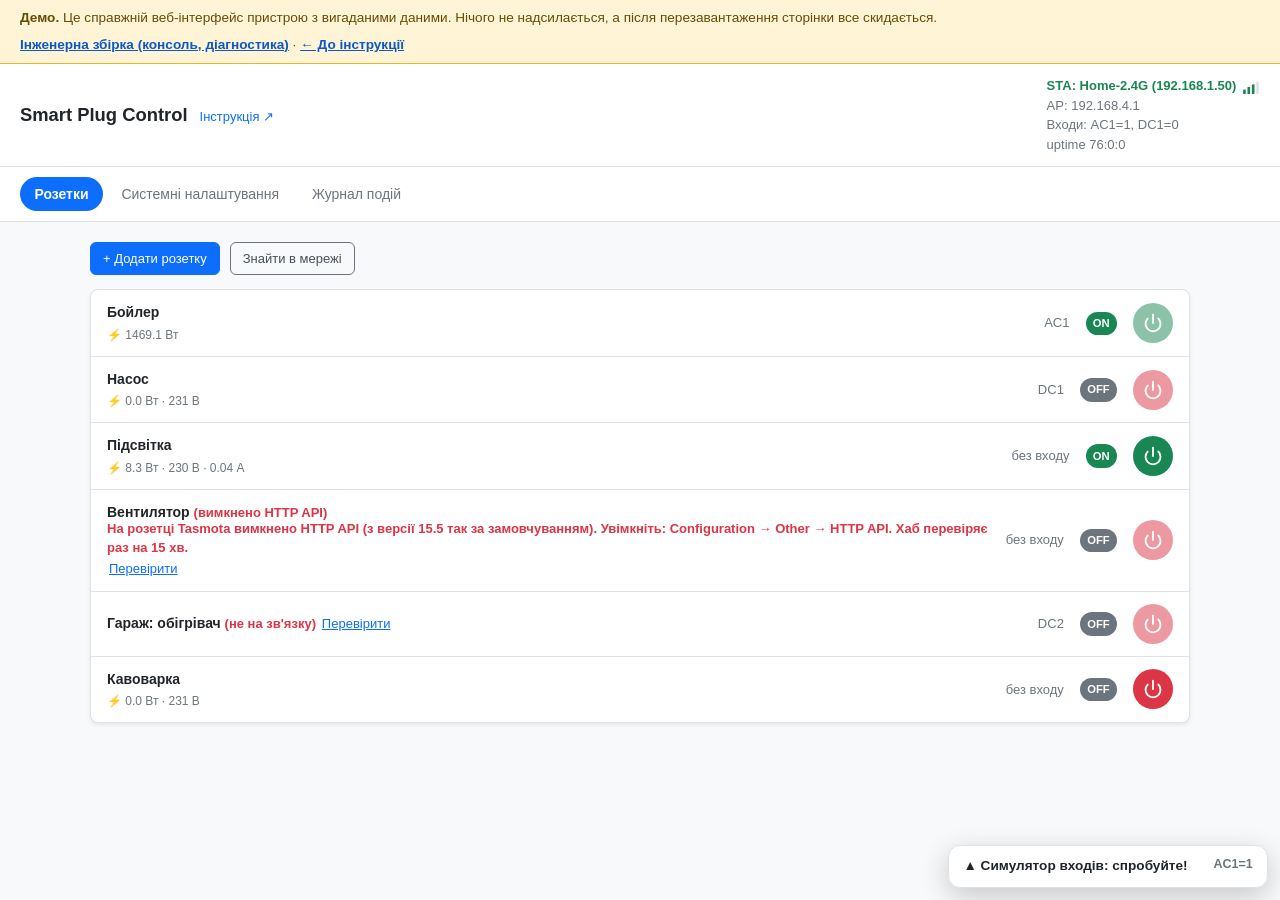
==== commit 3f79db96: "Демо і «Розетки» під прошивку 2.1.8 - демо: нова «Діагностика» (процесор по ядрах, без «Найбільшого " ====
--- a/demo/index.html
+++ b/demo/index.html
@@ -36,6 +36,13 @@
   Для прошивки та збереження консолі відкрийте <b id="portal-url"></b> у Safari / Chrome.
 </div>
 
+<div id="sta-moved" class="sta-moved hidden">
+  <div>Пристрій підключився до Wi-Fi <b id="sta-moved-ssid"></b>. Нова адреса: <b id="sta-moved-ip"></b> або <b id="sta-moved-host"></b></div>
+  <div id="sta-moved-hint" class="hint">Підключіть цей телефон / комп'ютер до мережі <b id="sta-moved-ssid2"></b> — сторінка перейде на нову адресу сама.</div>
+  <div id="sta-moved-portal" class="hint hidden">Вікно входу в мережу закриється при зміні мережі: відкрийте нову адресу в Safari / Chrome.</div>
+  <a id="sta-moved-go" class="btn primary" href="#">Перейти</a>
+</div>
+
 <main>
   <section id="tab-plugs" class="tab-content active">
     <div class="toolbar">
@@ -103,6 +110,17 @@
     </div>
     <button id="btn-save-wifi" class="primary">Підключити</button>
     <span id="wifi-save-result" class="save-result"></span>
+
+    <div class="form-grid">
+      <label>Власна точка доступу (AP)
+        <select id="ap-mode">
+          <option value="always">Завжди увімкнена</option>
+          <option value="auto">Авто: лише коли немає Wi-Fi</option>
+        </select>
+      </label>
+    </div>
+    <p class="hint">«Авто»: точка доступу вимикається через 5 хв після підключення до Wi-Fi (якщо до неї ніхто не підключений) і сама вмикається, якщо зв'язку з Wi-Fi немає довше 1 хв або пароль Wi-Fi не підходить. Повністю вимкнути її не можна: з невірним паролем пристрій став би недоступним.</p>
+    <span id="ap-mode-result" class="save-result"></span>
 
     <div class="form-grid">
       <label>Пароль власної точки доступу (AP), 8–63 символи
@@ -203,7 +221,8 @@
       <button id="btn-diag-pause">Пауза</button>
     </div>
 
-    <h2>Пам'ять</h2>
+    <h2>Пам'ять і процесор</h2>
+    <p class="hint">Завантаження ядра = 100 % мінус частка його задачі IDLE з попереднього оновлення.</p>
     <div class="diag-cards" id="diag-mem"></div>
 
     <h2>Задачі</h2>
@@ -326,8 +345,8 @@
           </div>
         </div>
         <div class="form-row">
-          <label>Basic-auth логін <input type="text" id="pf-http-user"></label>
-          <label>Basic-auth пароль <input type="password" id="pf-http-pass"></label>
+          <label>Логін (якщо на пристрої задано) <input type="text" id="pf-http-user"></label>
+          <label>Пароль <input type="password" id="pf-http-pass"></label>
         </div>
       </fieldset>
 
--- a/demo/style.css
+++ b/demo/style.css
@@ -235,6 +235,29 @@
 .pill.fail { background: var(--bs-red); color: #fff; }
 
 .hidden { display: none !important; }
+.link-btn {
+  background: none;
+  border: none;
+  padding: 0 2px;
+  color: #0d6efd;
+  text-decoration: underline;
+  font-size: 13px;
+  cursor: pointer;
+}
+.plug-problem { font-size: 12px; margin-top: 2px; }
+
+.sta-moved {
+  margin: 8px 12px;
+  padding: 10px 12px;
+  border-radius: 8px;
+  background: #d1e7dd;
+  color: #0f5132;
+  font-size: 14px;
+  line-height: 1.5;
+}
+.sta-moved .btn { display: inline-block; margin-top: 6px; padding: 6px 14px; border-radius: 6px; text-decoration: none; }
+.sta-moved .btn.primary { background: #198754; color: #fff; }
+
 .portal-warn {
   margin: 8px 12px;
   padding: 10px 12px;
